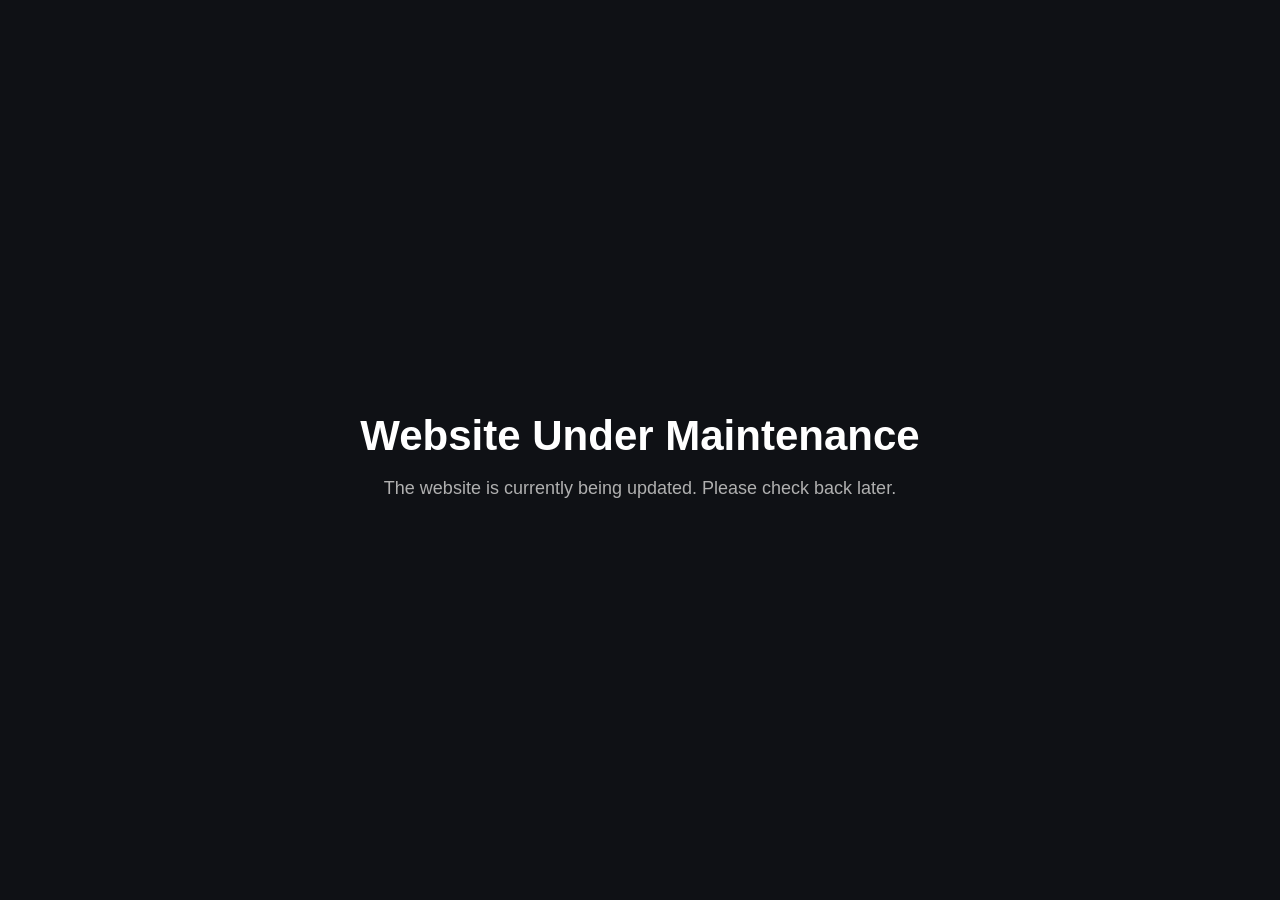
==== index.html @ 10a344ef "Create index.html" ====
<!DOCTYPE html>
<html lang="en">
<head>
  <meta charset="UTF-8" />
  <meta name="viewport" content="width=device-width, initial-scale=1.0"/>
  <title>Maintenance</title>

  <style>
    body {
      margin: 0;
      padding: 0;
      background: #0f1115;
      color: white;
      font-family: Arial, sans-serif;
      display: flex;
      align-items: center;
      justify-content: center;
      height: 100vh;
      text-align: center;
    }

    .container {
      max-width: 600px;
      padding: 20px;
    }

    h1 {
      font-size: 42px;
      margin-bottom: 10px;
    }

    p {
      font-size: 18px;
      color: #b0b0b0;
    }
  </style>
</head>
<body>
  <div class="container">
    <h1>Website Under Maintenance</h1>
    <p>The website is currently being updated. Please check back later.</p>
  </div>
</body>
</html>
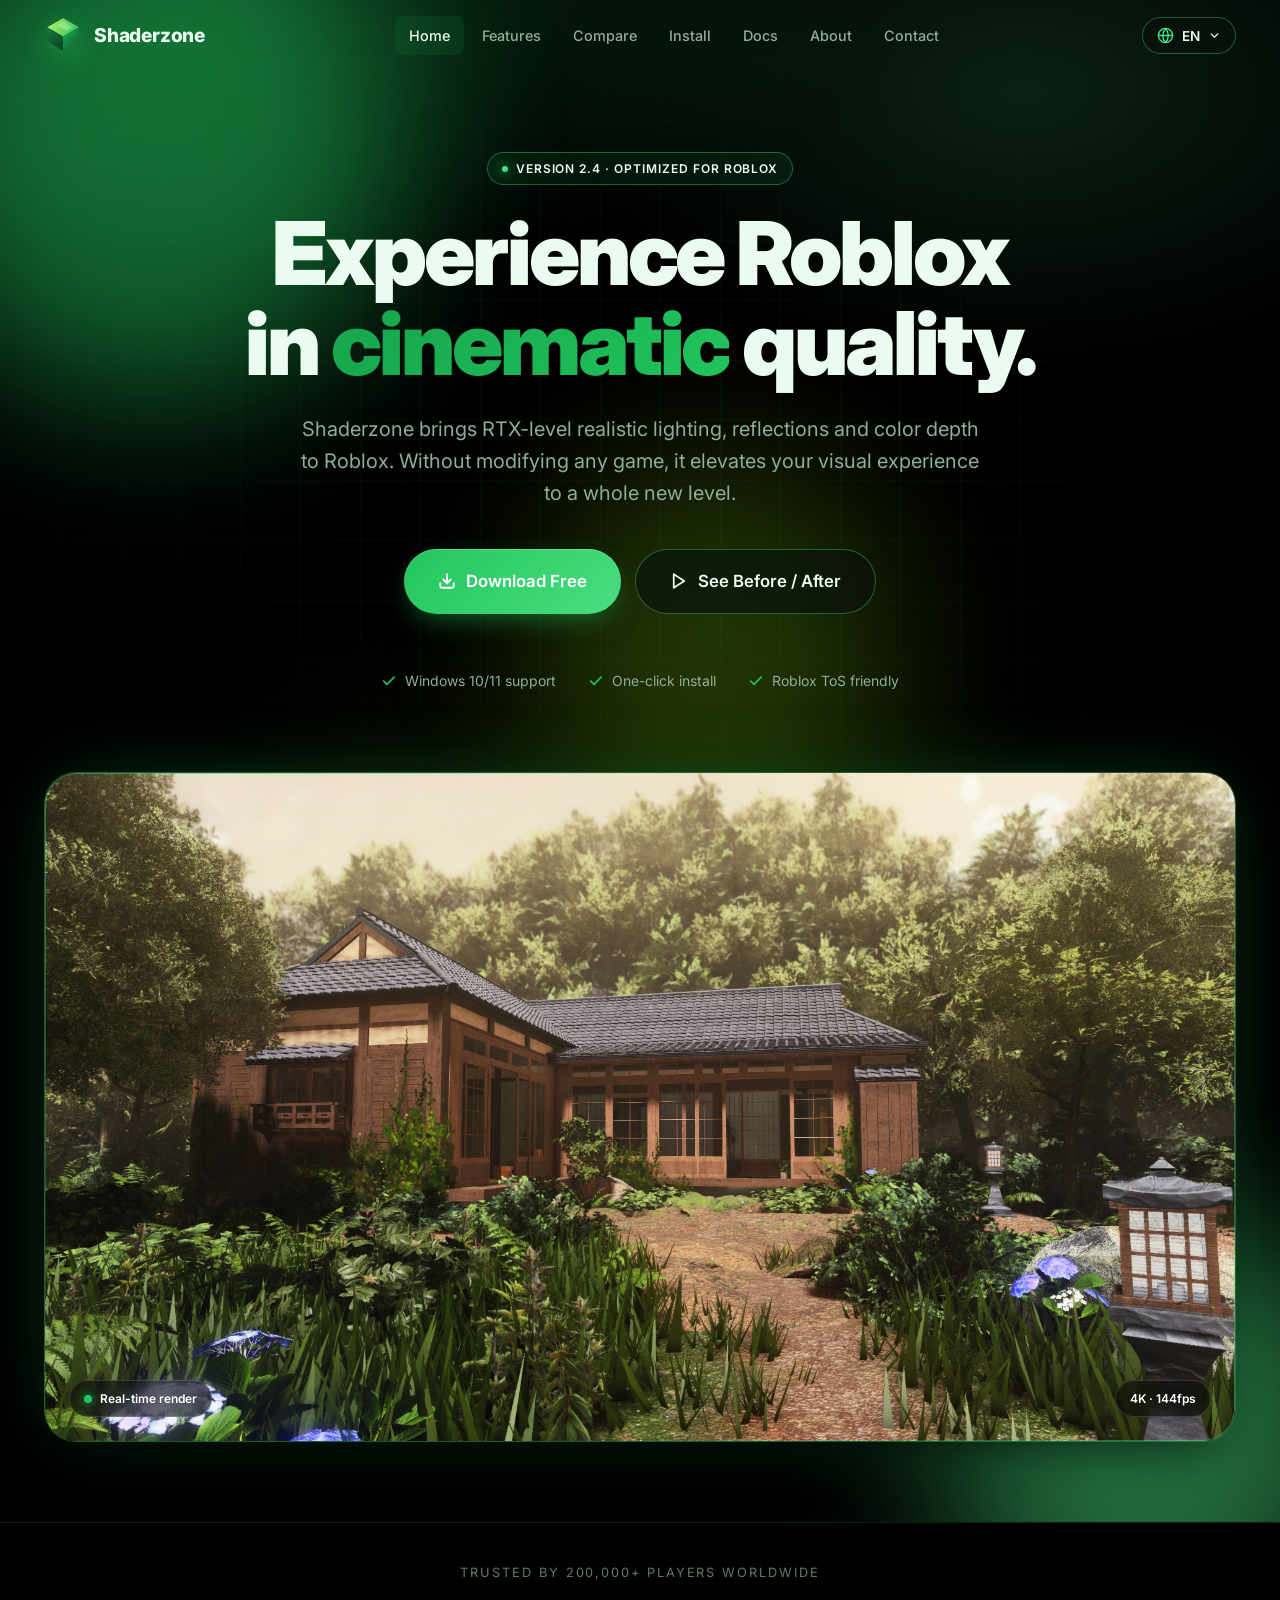
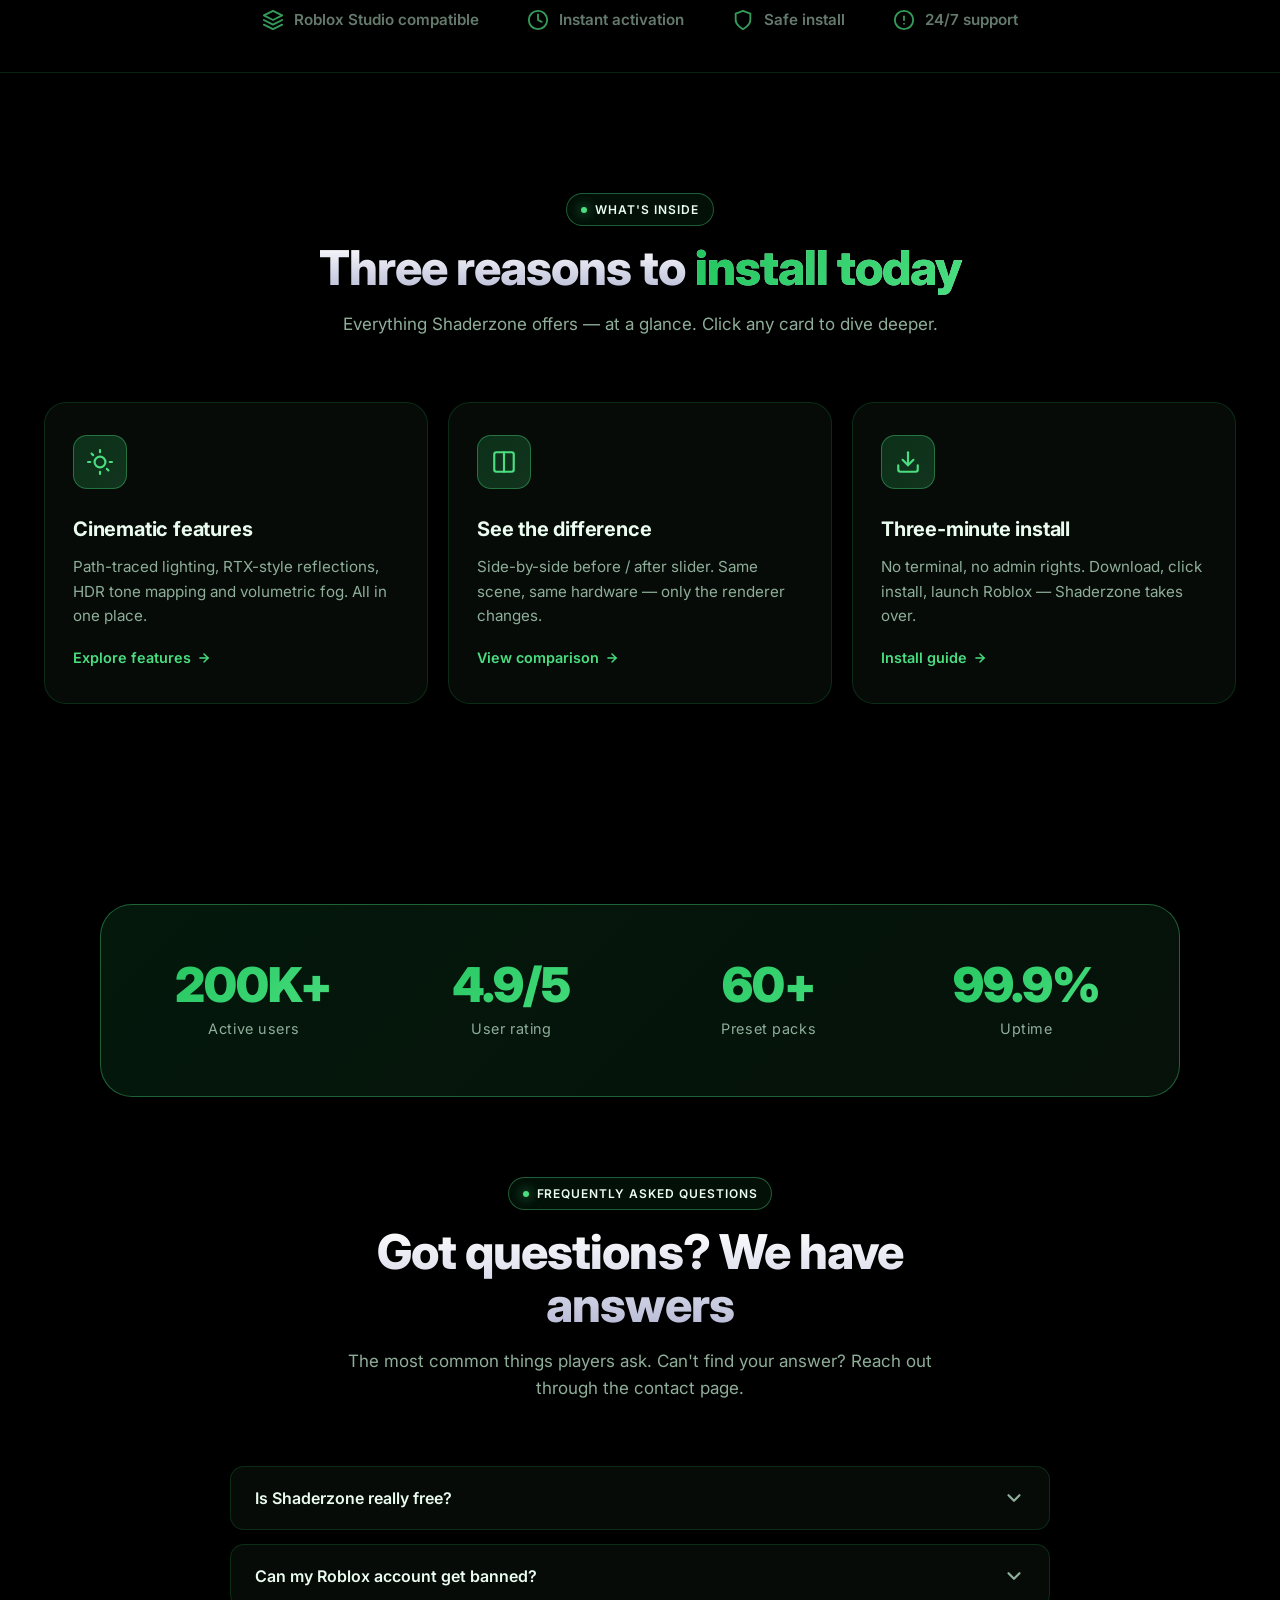
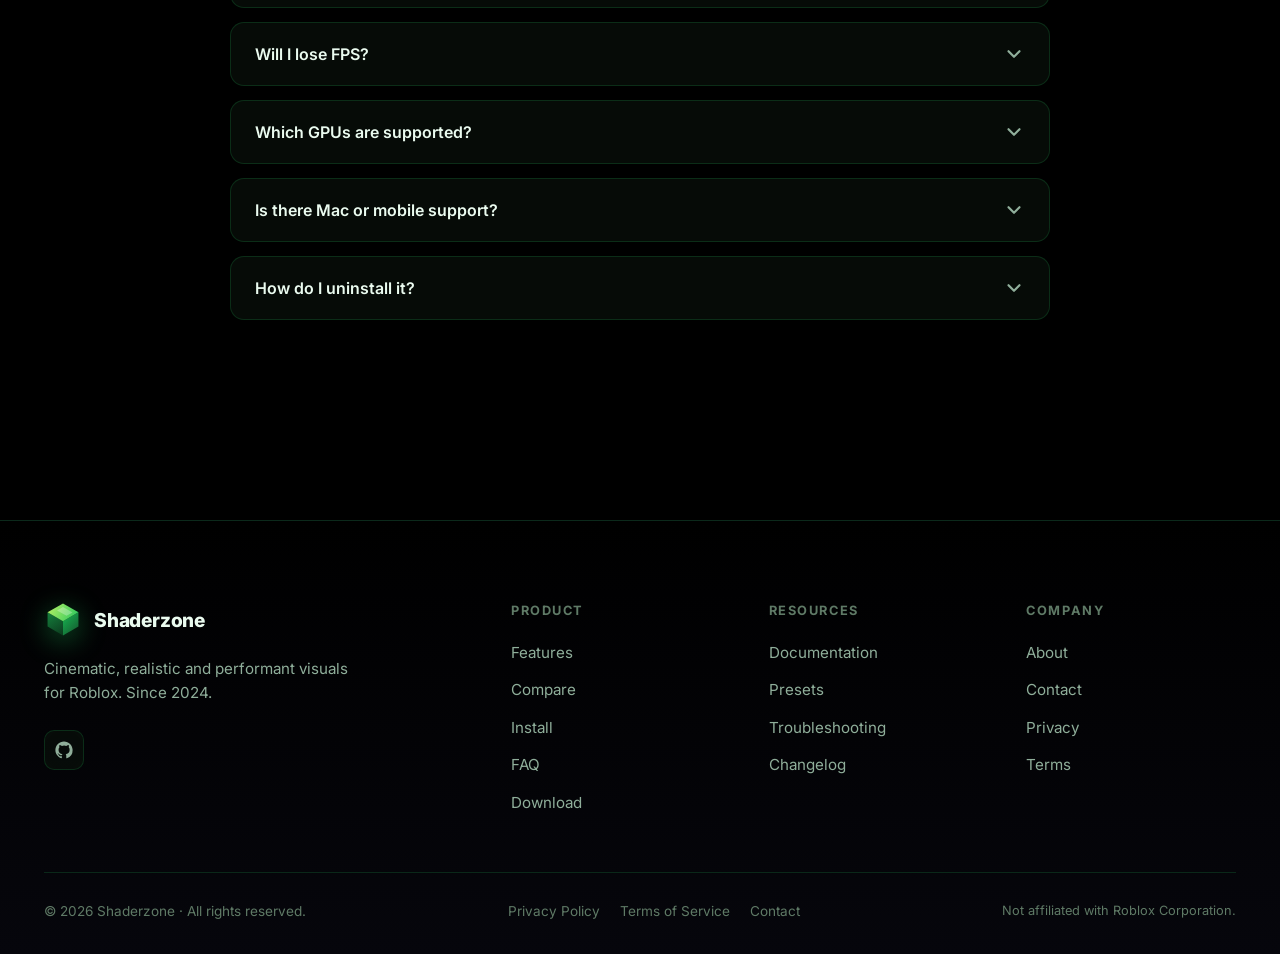
==== commit 5bf734a8: "Add files via upload" ====
--- a/index.html
+++ b/index.html
@@ -1,44 +1,344 @@
 <!DOCTYPE html>
 <html lang="en">
 <head>
-  <meta charset="UTF-8" />
-  <meta name="viewport" content="width=device-width, initial-scale=1.0"/>
-  <title>Maintenance</title>
-
-  <style>
-    body {
-      margin: 0;
-      padding: 0;
-      background: #0f1115;
-      color: white;
-      font-family: Arial, sans-serif;
-      display: flex;
-      align-items: center;
-      justify-content: center;
-      height: 100vh;
-      text-align: center;
-    }
-
-    .container {
-      max-width: 600px;
-      padding: 20px;
-    }
-
-    h1 {
-      font-size: 42px;
-      margin-bottom: 10px;
-    }
-
-    p {
-      font-size: 18px;
-      color: #b0b0b0;
-    }
-  </style>
+    <meta charset="UTF-8" />
+    <meta name="viewport" content="width=device-width, initial-scale=1.0" />
+    <meta name="theme-color" content="#000000" />
+    <meta name="description" content="Shaderzone — RTX-level cinematic shader pack for Roblox. HD lighting, ray-traced-style reflections, realistic visuals. One-click install." />
+    <meta name="keywords" content="Roblox shader, Roblox RTX, Roblox graphics, realistic Roblox, HD Roblox, Shaderzone" />
+    <title>Shaderzone — Cinematic Shader Pack for Roblox</title>
+    <link rel="icon" type="image/svg+xml" href="assets/favicon.svg" />
+    <link rel="icon" type="image/png" sizes="32x32" href="assets/favicon.png" />
+    <link rel="icon" href="assets/favicon.ico" sizes="any" />
+    <link rel="apple-touch-icon" href="assets/apple-touch-icon.png" />
+    <link rel="canonical" href="https://shaderzone.org/" />
+    <meta name="author" content="Shaderzone" />
+    <meta property="og:site_name" content="Shaderzone" />
+    <meta property="og:type" content="website" />
+    <meta property="og:locale" content="en_US" />
+    <meta property="og:title" content="Shaderzone — Cinematic Shader Pack for Roblox" />
+    <meta property="og:description" content="Shaderzone — RTX-level cinematic shader pack for Roblox. HD lighting, ray-traced-style reflections, realistic visuals. One-click install." />
+    <meta property="og:url" content="https://shaderzone.org/" />
+    <meta property="og:image" content="https://shaderzone.org/assets/og-image.png" />
+    <meta property="og:image:width" content="1200" />
+    <meta property="og:image:height" content="630" />
+    <meta property="og:image:alt" content="Shaderzone — Cinematic RTX-level shaders for Roblox" />
+    <meta name="twitter:card" content="summary_large_image" />
+    <meta name="twitter:title" content="Shaderzone — Cinematic Shader Pack for Roblox" />
+    <meta name="twitter:description" content="Shaderzone — RTX-level cinematic shader pack for Roblox. HD lighting, ray-traced-style reflections, realistic visuals. One-click install." />
+    <meta name="twitter:image" content="https://shaderzone.org/assets/og-image.png" />
+    <link rel="preconnect" href="https://fonts.googleapis.com" />
+    <link rel="preconnect" href="https://fonts.gstatic.com" crossorigin />
+    <link href="https://fonts.googleapis.com/css2?family=Inter:wght@400;500;600;700;800;900&display=swap" rel="stylesheet" />
+    <link rel="stylesheet" href="css/style.css" />
 </head>
 <body>
-  <div class="container">
-    <h1>Website Under Maintenance</h1>
-    <p>The website is currently being updated. Please check back later.</p>
-  </div>
+
+<!-- ============ Header ============ -->
+<header class="header">
+    <div class="container">
+        <a href="/" class="logo" aria-label="Shaderzone home">
+            <span class="logo-mark">
+                <svg viewBox="0 0 64 64" fill="none" aria-hidden="true" xmlns="http://www.w3.org/2000/svg"><defs><linearGradient id="szTop" x1="6" y1="4" x2="58" y2="34" gradientUnits="userSpaceOnUse"><stop offset="0%" stop-color="#bef264"/><stop offset="100%" stop-color="#22c55e"/></linearGradient><linearGradient id="szRight" x1="32" y1="34" x2="58" y2="58" gradientUnits="userSpaceOnUse"><stop offset="0%" stop-color="#16a34a"/><stop offset="100%" stop-color="#14532d"/></linearGradient><linearGradient id="szLeft" x1="6" y1="19" x2="32" y2="58" gradientUnits="userSpaceOnUse"><stop offset="0%" stop-color="#15803d"/><stop offset="100%" stop-color="#0c3a1e"/></linearGradient></defs><path d="M6 19 L32 34 L32 58 L6 43 Z" fill="url(#szLeft)"/><path d="M58 19 L58 43 L32 58 L32 34 Z" fill="url(#szRight)"/><path d="M32 4 L58 19 L32 34 L6 19 Z" fill="url(#szTop)"/><path d="M32 10 L48 19.5 L38 25 L22 16 Z" fill="#ffffff" opacity="0.28"/><path d="M32 4 L58 19 M32 4 L6 19" stroke="#d9f99d" stroke-width="0.6" opacity="0.7"/></svg>
+            </span>
+            Shaderzone
+        </a>
+
+        <nav class="nav" aria-label="Main navigation">
+            <a href="/" class="active">Home</a>
+            <a href="features">Features</a>
+            <a href="compare">Compare</a>
+            <a href="install">Install</a>
+            <a href="documentation">Docs</a>
+            <a href="about">About</a>
+            <a href="contact">Contact</a>
+        </nav>
+
+        <div class="header-cta">
+            <div class="lang-switch">
+                <button class="lang-btn" aria-label="Select language" aria-haspopup="true">
+                    <svg class="globe" viewBox="0 0 24 24" fill="none" stroke="currentColor" stroke-width="2" stroke-linecap="round" stroke-linejoin="round"><circle cx="12" cy="12" r="10"/><line x1="2" y1="12" x2="22" y2="12"/><path d="M12 2a15.3 15.3 0 0 1 4 10 15.3 15.3 0 0 1-4 10 15.3 15.3 0 0 1-4-10 15.3 15.3 0 0 1 4-10z"/></svg>
+                    <span class="lang-current">EN</span>
+                    <svg class="chev" viewBox="0 0 24 24" fill="none" stroke="currentColor" stroke-width="2.6" stroke-linecap="round" stroke-linejoin="round"><polyline points="6 9 12 15 18 9"/></svg>
+                </button>
+                <div class="lang-menu" role="menu">
+                    <button class="lang-option" data-lang="en"><span class="lang-code">EN</span> English</button>
+                    <button class="lang-option" data-lang="tr"><span class="lang-code">TR</span> Türkçe</button>
+                    <button class="lang-option" data-lang="ru"><span class="lang-code">RU</span> Русский</button>
+                    <button class="lang-option" data-lang="de"><span class="lang-code">DE</span> Deutsch</button>
+                    <button class="lang-option" data-lang="fr"><span class="lang-code">FR</span> Français</button>
+                    <button class="lang-option" data-lang="es"><span class="lang-code">ES</span> Español</button>
+                </div>
+            </div>
+            <button class="menu-toggle" aria-label="Open menu">
+                <svg viewBox="0 0 24 24" fill="none" stroke="currentColor" stroke-width="2" stroke-linecap="round"><line x1="3" y1="6" x2="21" y2="6"/><line x1="3" y1="12" x2="21" y2="12"/><line x1="3" y1="18" x2="21" y2="18"/></svg>
+            </button>
+        </div>
+    </div>
+</header>
+
+<!-- ============ Hero ============ -->
+<section class="hero">
+    <div class="hero-bg" aria-hidden="true">
+        <div class="hero-orb one"></div>
+        <div class="hero-orb two"></div>
+        <div class="hero-orb three"></div>
+    </div>
+    <div class="container">
+        <div class="hero-inner">
+            <span class="eyebrow reveal"><span class="dot"></span><span data-i18n="hero.badge">Version 2.4 · Optimized for Roblox</span></span>
+            <h1 class="hero-title reveal" data-i18n="hero.title">
+                Experience Roblox<br>in <span class="accent">cinematic</span> quality.
+            </h1>
+            <p class="hero-subtitle reveal" data-i18n="hero.subtitle">
+                Shaderzone brings RTX-level realistic lighting, reflections and color
+                depth to Roblox. Without modifying any game, it elevates your visual
+                experience to a whole new level.
+            </p>
+            <div class="hero-actions reveal">
+                <a href="install#download" class="btn btn-primary btn-lg">
+                    <svg class="btn-icon" viewBox="0 0 24 24" fill="none" stroke="currentColor" stroke-width="2.4" stroke-linecap="round" stroke-linejoin="round"><path d="M21 15v4a2 2 0 0 1-2 2H5a2 2 0 0 1-2-2v-4"/><polyline points="7 10 12 15 17 10"/><line x1="12" y1="15" x2="12" y2="3"/></svg>
+                    <span data-i18n="hero.btnDownload">Download Free</span>
+                </a>
+                <a href="compare" class="btn btn-secondary btn-lg">
+                    <svg class="btn-icon" viewBox="0 0 24 24" fill="none" stroke="currentColor" stroke-width="2.4" stroke-linecap="round" stroke-linejoin="round"><polygon points="5 3 19 12 5 21 5 3"/></svg>
+                    <span data-i18n="hero.btnCompare">See Before / After</span>
+                </a>
+            </div>
+            <div class="hero-meta reveal">
+                <span class="hero-meta-item"><svg viewBox="0 0 24 24" fill="none" stroke="currentColor" stroke-width="2.5" stroke-linecap="round" stroke-linejoin="round"><polyline points="20 6 9 17 4 12"/></svg> <span data-i18n="hero.meta1">Windows 10/11 support</span></span>
+                <span class="hero-meta-item"><svg viewBox="0 0 24 24" fill="none" stroke="currentColor" stroke-width="2.5" stroke-linecap="round" stroke-linejoin="round"><polyline points="20 6 9 17 4 12"/></svg> <span data-i18n="hero.meta2">One-click install</span></span>
+                <span class="hero-meta-item"><svg viewBox="0 0 24 24" fill="none" stroke="currentColor" stroke-width="2.5" stroke-linecap="round" stroke-linejoin="round"><polyline points="20 6 9 17 4 12"/></svg> <span data-i18n="hero.meta3">Roblox ToS friendly</span></span>
+            </div>
+
+            <div class="hero-preview reveal" aria-hidden="true">
+                <img src="assets/after.jpg" alt="Shaderzone live preview" style="width:100%;height:100%;object-fit:cover;display:block;" />
+                <div class="hero-preview-overlay">
+                    <span class="hero-preview-badge"><span class="live-dot"></span><span data-i18n="hero.live">Real-time render</span></span>
+                    <span class="hero-preview-badge">4K · 144fps</span>
+                </div>
+            </div>
+        </div>
+    </div>
+</section>
+
+<!-- ============ Trust strip ============ -->
+<section class="trust">
+    <div class="container">
+        <div class="trust-label" data-i18n="trust.label">Trusted by 200,000+ players worldwide</div>
+        <div class="trust-row">
+            <span><svg viewBox="0 0 24 24" fill="none" stroke="currentColor" stroke-width="2" stroke-linecap="round" stroke-linejoin="round"><path d="M12 2L2 7l10 5 10-5-10-5z"/><path d="M2 17l10 5 10-5"/><path d="M2 12l10 5 10-5"/></svg> <span data-i18n="trust.1">Roblox Studio compatible</span></span>
+            <span><svg viewBox="0 0 24 24" fill="none" stroke="currentColor" stroke-width="2" stroke-linecap="round" stroke-linejoin="round"><circle cx="12" cy="12" r="10"/><polyline points="12 6 12 12 16 14"/></svg> <span data-i18n="trust.2">Instant activation</span></span>
+            <span><svg viewBox="0 0 24 24" fill="none" stroke="currentColor" stroke-width="2" stroke-linecap="round" stroke-linejoin="round"><path d="M12 22s8-4 8-10V5l-8-3-8 3v7c0 6 8 10 8 10z"/></svg> <span data-i18n="trust.3">Safe install</span></span>
+            <span><svg viewBox="0 0 24 24" fill="none" stroke="currentColor" stroke-width="2" stroke-linecap="round" stroke-linejoin="round"><circle cx="12" cy="12" r="10"/><line x1="12" y1="8" x2="12" y2="12"/><line x1="12" y1="16" x2="12.01" y2="16"/></svg> <span data-i18n="trust.4">24/7 support</span></span>
+        </div>
+    </div>
+</section>
+
+<!-- ============ What's inside (teaser cards) ============ -->
+<section class="section" id="inside">
+    <div class="container">
+        <div class="section-head reveal">
+            <span class="eyebrow"><span class="dot"></span><span data-i18n="inside.eyebrow">What's inside</span></span>
+            <h2 class="section-title" data-i18n="inside.title">Three reasons to <span class="gradient-text">install today</span></h2>
+            <p class="section-subtitle" data-i18n="inside.subtitle">Everything Shaderzone offers — at a glance. Click any card to dive deeper.</p>
+        </div>
+
+        <div class="features-grid">
+            <a href="features" class="feature-card reveal" style="text-decoration:none;color:inherit;">
+                <div class="feature-icon">
+                    <svg viewBox="0 0 24 24" fill="none" stroke="currentColor" stroke-width="2" stroke-linecap="round" stroke-linejoin="round"><circle cx="12" cy="12" r="5"/><line x1="12" y1="1" x2="12" y2="3"/><line x1="12" y1="21" x2="12" y2="23"/><line x1="4.22" y1="4.22" x2="5.64" y2="5.64"/><line x1="18.36" y1="18.36" x2="19.78" y2="19.78"/><line x1="1" y1="12" x2="3" y2="12"/><line x1="21" y1="12" x2="23" y2="12"/></svg>
+                </div>
+                <h3 data-i18n="inside.c1t">Cinematic features</h3>
+                <p data-i18n="inside.c1d">Path-traced lighting, RTX-style reflections, HDR tone mapping and volumetric fog. All in one place.</p>
+                <span style="display:inline-flex;align-items:center;gap:6px;margin-top:18px;color:var(--accent-2);font-weight:600;font-size:.9rem;"><span data-i18n="inside.c1l">Explore features</span>
+                    <svg width="14" height="14" viewBox="0 0 24 24" fill="none" stroke="currentColor" stroke-width="2.4" stroke-linecap="round" stroke-linejoin="round"><line x1="5" y1="12" x2="19" y2="12"/><polyline points="12 5 19 12 12 19"/></svg>
+                </span>
+            </a>
+
+            <a href="compare" class="feature-card reveal" style="text-decoration:none;color:inherit;">
+                <div class="feature-icon">
+                    <svg viewBox="0 0 24 24" fill="none" stroke="currentColor" stroke-width="2" stroke-linecap="round" stroke-linejoin="round"><rect x="3" y="3" width="18" height="18" rx="2"/><line x1="12" y1="3" x2="12" y2="21"/></svg>
+                </div>
+                <h3 data-i18n="inside.c2t">See the difference</h3>
+                <p data-i18n="inside.c2d">Side-by-side before / after slider. Same scene, same hardware — only the renderer changes.</p>
+                <span style="display:inline-flex;align-items:center;gap:6px;margin-top:18px;color:var(--accent-2);font-weight:600;font-size:.9rem;"><span data-i18n="inside.c2l">View comparison</span>
+                    <svg width="14" height="14" viewBox="0 0 24 24" fill="none" stroke="currentColor" stroke-width="2.4" stroke-linecap="round" stroke-linejoin="round"><line x1="5" y1="12" x2="19" y2="12"/><polyline points="12 5 19 12 12 19"/></svg>
+                </span>
+            </a>
+
+            <a href="install" class="feature-card reveal" style="text-decoration:none;color:inherit;">
+                <div class="feature-icon">
+                    <svg viewBox="0 0 24 24" fill="none" stroke="currentColor" stroke-width="2" stroke-linecap="round" stroke-linejoin="round"><path d="M21 15v4a2 2 0 0 1-2 2H5a2 2 0 0 1-2-2v-4"/><polyline points="7 10 12 15 17 10"/><line x1="12" y1="15" x2="12" y2="3"/></svg>
+                </div>
+                <h3 data-i18n="inside.c3t">Three-minute install</h3>
+                <p data-i18n="inside.c3d">No terminal, no admin rights. Download, click install, launch Roblox — Shaderzone takes over.</p>
+                <span style="display:inline-flex;align-items:center;gap:6px;margin-top:18px;color:var(--accent-2);font-weight:600;font-size:.9rem;"><span data-i18n="inside.c3l">Install guide</span>
+                    <svg width="14" height="14" viewBox="0 0 24 24" fill="none" stroke="currentColor" stroke-width="2.4" stroke-linecap="round" stroke-linejoin="round"><line x1="5" y1="12" x2="19" y2="12"/><polyline points="12 5 19 12 12 19"/></svg>
+                </span>
+            </a>
+        </div>
+    </div>
+</section>
+
+<!-- ============ Stats ============ -->
+<section class="section-sm">
+    <div class="container">
+        <div class="stats reveal">
+            <div>
+                <div class="stat-num"><span data-count="200" data-suffix="K+">0</span></div>
+                <div class="stat-label" data-i18n="stats.users">Active users</div>
+            </div>
+            <div>
+                <div class="stat-num"><span data-count="4.9" data-decimals="1" data-suffix="/5">0</span></div>
+                <div class="stat-label" data-i18n="stats.rating">User rating</div>
+            </div>
+            <div>
+                <div class="stat-num"><span data-count="60" data-suffix="+">0</span></div>
+                <div class="stat-label" data-i18n="stats.presets">Preset packs</div>
+            </div>
+            <div>
+                <div class="stat-num"><span data-count="99.9" data-decimals="1" data-suffix="%">0</span></div>
+                <div class="stat-label" data-i18n="stats.uptime">Uptime</div>
+            </div>
+        </div>
+    </div>
+</section>
+
+<!-- ============ FAQ ============ -->
+<section class="section" id="faq" style="padding-top:0">
+    <div class="container">
+        <div class="section-head reveal">
+            <span class="eyebrow"><span class="dot"></span><span data-i18n="faq.eyebrow">Frequently asked questions</span></span>
+            <h2 class="section-title" data-i18n="faq.title">Got questions? We have answers</h2>
+            <p class="section-subtitle" data-i18n="faq.subtitle">The most common things players ask. Can't find your answer? Reach out through the contact page.</p>
+        </div>
+
+        <div class="faq reveal">
+            <div class="faq-item">
+                <button class="faq-q"><span data-i18n="faq.q1">Is Shaderzone really free?</span>
+                    <svg class="chev" viewBox="0 0 24 24" fill="none" stroke="currentColor" stroke-width="2.4" stroke-linecap="round" stroke-linejoin="round"><polyline points="6 9 12 15 18 9"/></svg>
+                </button>
+                <div class="faq-a"><div class="faq-a-inner" data-i18n="faq.a1">
+                    Yes — the core version is 100% free. Shaderzone Pro, which includes
+                    advanced cinematic presets and additional lighting modules, is an
+                    optional upgrade.
+                </div></div>
+            </div>
+
+            <div class="faq-item">
+                <button class="faq-q"><span data-i18n="faq.q2">Can my Roblox account get banned?</span>
+                    <svg class="chev" viewBox="0 0 24 24" fill="none" stroke="currentColor" stroke-width="2.4" stroke-linecap="round" stroke-linejoin="round"><polyline points="6 9 12 15 18 9"/></svg>
+                </button>
+                <div class="faq-a"><div class="faq-a-inner" data-i18n="faq.a2">
+                    No. Shaderzone does not touch Roblox files or its memory. It only
+                    applies a post-process pass to the GPU's render output, which is
+                    a method that aligns with the Roblox Terms of Service.
+                </div></div>
+            </div>
+
+            <div class="faq-item">
+                <button class="faq-q"><span data-i18n="faq.q3">Will I lose FPS?</span>
+                    <svg class="chev" viewBox="0 0 24 24" fill="none" stroke="currentColor" stroke-width="2.4" stroke-linecap="round" stroke-linejoin="round"><polyline points="6 9 12 15 18 9"/></svg>
+                </button>
+                <div class="faq-a"><div class="faq-a-inner" data-i18n="faq.a3">
+                    Depending on your hardware, expect a 5–15% FPS variance. The
+                    "Performance" preset is designed for lower-end machines and adds
+                    visual polish with virtually no measurable FPS impact.
+                </div></div>
+            </div>
+
+            <div class="faq-item">
+                <button class="faq-q"><span data-i18n="faq.q4">Which GPUs are supported?</span>
+                    <svg class="chev" viewBox="0 0 24 24" fill="none" stroke="currentColor" stroke-width="2.4" stroke-linecap="round" stroke-linejoin="round"><polyline points="6 9 12 15 18 9"/></svg>
+                </button>
+                <div class="faq-a"><div class="faq-a-inner" data-i18n="faq.a4">
+                    NVIDIA GTX 750 and newer, AMD RX 460 and newer, plus most modern
+                    Intel integrated graphics (HD 4000+). DirectX 11 is required.
+                </div></div>
+            </div>
+
+            <div class="faq-item">
+                <button class="faq-q"><span data-i18n="faq.q5">Is there Mac or mobile support?</span>
+                    <svg class="chev" viewBox="0 0 24 24" fill="none" stroke="currentColor" stroke-width="2.4" stroke-linecap="round" stroke-linejoin="round"><polyline points="6 9 12 15 18 9"/></svg>
+                </button>
+                <div class="faq-a"><div class="faq-a-inner" data-i18n="faq.a5">
+                    Currently Windows-only. A macOS build is on our roadmap for 2026.
+                    Mobile platforms (iOS/Android) are not supported because Roblox's
+                    rendering pipeline on mobile is closed.
+                </div></div>
+            </div>
+
+            <div class="faq-item">
+                <button class="faq-q"><span data-i18n="faq.q6">How do I uninstall it?</span>
+                    <svg class="chev" viewBox="0 0 24 24" fill="none" stroke="currentColor" stroke-width="2.4" stroke-linecap="round" stroke-linejoin="round"><polyline points="6 9 12 15 18 9"/></svg>
+                </button>
+                <div class="faq-a"><div class="faq-a-inner" data-i18n="faq.a6">
+                    Open Windows "Apps &amp; features", select Shaderzone, and click
+                    Uninstall. All files are removed cleanly — no leftover folders or
+                    registry traces.
+                </div></div>
+            </div>
+        </div>
+    </div>
+</section>
+
+<!-- ============ Footer ============ -->
+<footer class="footer">
+    <div class="container">
+        <div class="footer-grid">
+            <div class="footer-brand">
+                <a href="/" class="logo">
+                    <span class="logo-mark"><svg viewBox="0 0 64 64" fill="none" aria-hidden="true" xmlns="http://www.w3.org/2000/svg"><defs><linearGradient id="szTopF" x1="6" y1="4" x2="58" y2="34" gradientUnits="userSpaceOnUse"><stop offset="0%" stop-color="#bef264"/><stop offset="100%" stop-color="#22c55e"/></linearGradient><linearGradient id="szRightF" x1="32" y1="34" x2="58" y2="58" gradientUnits="userSpaceOnUse"><stop offset="0%" stop-color="#16a34a"/><stop offset="100%" stop-color="#14532d"/></linearGradient><linearGradient id="szLeftF" x1="6" y1="19" x2="32" y2="58" gradientUnits="userSpaceOnUse"><stop offset="0%" stop-color="#15803d"/><stop offset="100%" stop-color="#0c3a1e"/></linearGradient></defs><path d="M6 19 L32 34 L32 58 L6 43 Z" fill="url(#szLeftF)"/><path d="M58 19 L58 43 L32 58 L32 34 Z" fill="url(#szRightF)"/><path d="M32 4 L58 19 L32 34 L6 19 Z" fill="url(#szTopF)"/><path d="M32 10 L48 19.5 L38 25 L22 16 Z" fill="#ffffff" opacity="0.28"/></svg></span>
+                    Shaderzone
+                </a>
+                <p class="footer-tag" data-i18n="footer.tagline">Cinematic, realistic and performant visuals for Roblox. Since 2024.</p>
+                <div class="socials">
+                    <a href="#" aria-label="GitHub"><svg viewBox="0 0 24 24" fill="currentColor"><path d="M12 .5C5.65.5.5 5.65.5 12c0 5.08 3.29 9.39 7.86 10.91.58.11.79-.25.79-.56v-2c-3.2.7-3.87-1.36-3.87-1.36-.53-1.34-1.3-1.7-1.3-1.7-1.06-.72.08-.71.08-.71 1.17.08 1.78 1.2 1.78 1.2 1.04 1.78 2.74 1.27 3.4.97.11-.75.41-1.27.74-1.56-2.55-.29-5.23-1.28-5.23-5.69 0-1.26.45-2.29 1.18-3.1-.12-.29-.51-1.46.11-3.04 0 0 .97-.31 3.18 1.18a11 11 0 0 1 5.79 0c2.2-1.49 3.17-1.18 3.17-1.18.63 1.58.24 2.75.12 3.04.74.81 1.18 1.84 1.18 3.1 0 4.42-2.69 5.4-5.25 5.68.42.36.79 1.07.79 2.17v3.21c0 .31.21.68.8.56A11.5 11.5 0 0 0 23.5 12C23.5 5.65 18.35.5 12 .5z"/></svg></a>
+                </div>
+            </div>
+            <div class="footer-col">
+                <h4 data-i18n="footer.product">Product</h4>
+                <ul>
+                    <li><a href="features" data-i18n="nav.features">Features</a></li>
+                    <li><a href="compare" data-i18n="nav.compare">Compare</a></li>
+                    <li><a href="install" data-i18n="nav.install">Install</a></li>
+                    <li><a href="index.html#faq" data-i18n="footer.faq">FAQ</a></li>
+                    <li><a href="install#download" data-i18n="footer.download">Download</a></li>
+                </ul>
+            </div>
+            <div class="footer-col">
+                <h4 data-i18n="footer.resources">Resources</h4>
+                <ul>
+                    <li><a href="documentation" data-i18n="footer.documentation">Documentation</a></li>
+                    <li><a href="documentation#presets" data-i18n="footer.presets">Presets</a></li>
+                    <li><a href="documentation#troubleshooting" data-i18n="footer.troubleshooting">Troubleshooting</a></li>
+                    <li><a href="documentation#changelog" data-i18n="footer.changelog">Changelog</a></li>
+                </ul>
+            </div>
+            <div class="footer-col">
+                <h4 data-i18n="footer.company">Company</h4>
+                <ul>
+                    <li><a href="about" data-i18n="nav.about">About</a></li>
+                    <li><a href="contact" data-i18n="nav.contact">Contact</a></li>
+                    <li><a href="privacy" data-i18n="footer.privacy">Privacy</a></li>
+                    <li><a href="terms" data-i18n="footer.terms">Terms</a></li>
+                </ul>
+            </div>
+        </div>
+        <div class="footer-bottom">
+            <span>© <span id="year"></span> Shaderzone · <span data-i18n="footer.rights">All rights reserved.</span></span>
+            <div class="legal-links">
+                <a href="privacy" data-i18n="legal.privacy">Privacy Policy</a>
+                <a href="terms" data-i18n="legal.terms">Terms of Service</a>
+                <a href="contact" data-i18n="nav.contact">Contact</a>
+            </div>
+            <span style="color: var(--text-dim); font-size: 0.8rem;" data-i18n="footer.disclaimer">Not affiliated with Roblox Corporation.</span>
+        </div>
+    </div>
+</footer>
+
+<script src="js/i18n.js"></script>
+<script src="js/main.js"></script>
 </body>
 </html>
--- a/css/style.css
+++ b/css/style.css
@@ -0,0 +1,1756 @@
+/* ==========================================================================
+   Shaderzone — Roblox Shader Site
+   Modern dark gaming theme · Glassmorphism · Aurora gradients
+   ========================================================================== */
+
+:root {
+    --bg-base: #000000;
+    --bg-soft: #050805;
+    --bg-card: rgba(10, 18, 12, 0.65);
+    --bg-card-strong: rgba(14, 26, 18, 0.92);
+    --border: rgba(34, 197, 94, 0.18);
+    --border-strong: rgba(74, 222, 128, 0.38);
+    --text: #eafbef;
+    --text-muted: #8fae9a;
+    --text-dim: #5f7a66;
+
+    --accent: #22c55e;
+    --accent-2: #4ade80;
+    --accent-3: #84cc16;
+    --accent-green: #22c55e;
+    --accent-orange: #a3e635;
+
+    --grad-primary: linear-gradient(135deg, #22c55e 0%, #4ade80 100%);
+    --grad-secondary: linear-gradient(135deg, #16a34a 0%, #22c55e 50%, #84cc16 100%);
+    --grad-fire: linear-gradient(135deg, #84cc16 0%, #22c55e 100%);
+
+    --shadow-glow: 0 0 60px rgba(34, 197, 94, 0.35);
+    --shadow-card: 0 20px 60px -20px rgba(0, 0, 0, 0.9);
+
+    --radius-sm: 8px;
+    --radius-md: 14px;
+    --radius-lg: 22px;
+    --radius-xl: 32px;
+
+    --container: 1240px;
+    --header-h: 72px;
+
+    --ease: cubic-bezier(0.4, 0, 0.2, 1);
+    --ease-out: cubic-bezier(0.16, 1, 0.3, 1);
+}
+
+* {
+    margin: 0;
+    padding: 0;
+    box-sizing: border-box;
+}
+
+html {
+    scroll-behavior: smooth;
+    scroll-padding-top: calc(var(--header-h) + 16px);
+}
+
+body {
+    font-family: 'Inter', -apple-system, BlinkMacSystemFont, 'Segoe UI', Roboto, sans-serif;
+    background: var(--bg-base);
+    color: var(--text);
+    line-height: 1.6;
+    overflow-x: hidden;
+    min-height: 100vh;
+    -webkit-font-smoothing: antialiased;
+    -moz-osx-font-smoothing: grayscale;
+}
+
+/* Aurora background that lives behind everything */
+body::before {
+    content: '';
+    position: fixed;
+    inset: 0;
+    background:
+        radial-gradient(ellipse 80% 50% at 20% 0%, rgba(34, 197, 94, 0.22), transparent 60%),
+        radial-gradient(ellipse 60% 50% at 80% 10%, rgba(74, 222, 128, 0.15), transparent 60%),
+        radial-gradient(ellipse 70% 60% at 50% 100%, rgba(132, 204, 22, 0.10), transparent 60%);
+    z-index: -2;
+    pointer-events: none;
+}
+
+body::after {
+    content: '';
+    position: fixed;
+    inset: 0;
+    background-image:
+        linear-gradient(rgba(34, 197, 94, 0.05) 1px, transparent 1px),
+        linear-gradient(90deg, rgba(34, 197, 94, 0.05) 1px, transparent 1px);
+    background-size: 60px 60px;
+    z-index: -1;
+    pointer-events: none;
+    mask-image: radial-gradient(ellipse at center, black 30%, transparent 80%);
+    -webkit-mask-image: radial-gradient(ellipse at center, black 30%, transparent 80%);
+}
+
+img {
+    max-width: 100%;
+    display: block;
+}
+
+a {
+    color: inherit;
+    text-decoration: none;
+    transition: color 0.2s var(--ease);
+}
+
+button {
+    font-family: inherit;
+    cursor: pointer;
+    border: none;
+    background: none;
+    color: inherit;
+}
+
+::selection {
+    background: rgba(34, 197, 94, 0.5);
+    color: #fff;
+}
+
+::-webkit-scrollbar {
+    width: 10px;
+    height: 10px;
+}
+::-webkit-scrollbar-track {
+    background: #000;
+}
+::-webkit-scrollbar-thumb {
+    background: linear-gradient(180deg, var(--accent), var(--accent-2));
+    border-radius: 10px;
+}
+
+/* ==========================================================================
+   Layout helpers
+   ========================================================================== */
+
+.container {
+    width: 100%;
+    max-width: var(--container);
+    margin: 0 auto;
+    padding: 0 24px;
+}
+
+.section {
+    padding: 120px 0;
+    position: relative;
+}
+
+.section-sm {
+    padding: 80px 0;
+}
+
+.eyebrow {
+    display: inline-flex;
+    align-items: center;
+    gap: 8px;
+    padding: 6px 14px;
+    border: 1px solid var(--border-strong);
+    border-radius: 999px;
+    background: rgba(34, 197, 94, 0.08);
+    font-size: 12px;
+    font-weight: 600;
+    letter-spacing: 0.08em;
+    text-transform: uppercase;
+    color: var(--text);
+}
+
+.eyebrow .dot {
+    width: 6px;
+    height: 6px;
+    border-radius: 50%;
+    background: var(--accent-2);
+    box-shadow: 0 0 12px var(--accent-2);
+    animation: pulse 2s infinite;
+}
+
+@keyframes pulse {
+    0%, 100% { opacity: 1; transform: scale(1); }
+    50% { opacity: 0.6; transform: scale(1.3); }
+}
+
+.section-title {
+    font-size: clamp(2rem, 4vw, 3rem);
+    font-weight: 800;
+    letter-spacing: -0.02em;
+    line-height: 1.1;
+    margin: 16px 0 16px;
+    background: linear-gradient(180deg, #fff 0%, #b5b8d4 100%);
+    -webkit-background-clip: text;
+    background-clip: text;
+    -webkit-text-fill-color: transparent;
+}
+
+.section-subtitle {
+    font-size: 1.0625rem;
+    color: var(--text-muted);
+    max-width: 640px;
+}
+
+.section-head {
+    text-align: center;
+    margin: 0 auto 64px;
+    max-width: 720px;
+}
+
+.section-head .section-subtitle {
+    margin: 0 auto;
+}
+
+.gradient-text {
+    background: var(--grad-primary);
+    -webkit-background-clip: text;
+    background-clip: text;
+    -webkit-text-fill-color: transparent;
+}
+
+/* ==========================================================================
+   Buttons
+   ========================================================================== */
+
+.btn {
+    display: inline-flex;
+    align-items: center;
+    gap: 10px;
+    padding: 14px 26px;
+    border-radius: 999px;
+    font-weight: 600;
+    font-size: 0.95rem;
+    transition: transform 0.2s var(--ease), box-shadow 0.2s var(--ease), background 0.2s var(--ease);
+    cursor: pointer;
+    white-space: nowrap;
+}
+
+.btn-primary {
+    background: var(--grad-primary);
+    color: #fff;
+    box-shadow: 0 10px 30px -10px rgba(34, 197, 94, 0.6), inset 0 1px 0 rgba(255, 255, 255, 0.25);
+    position: relative;
+    overflow: hidden;
+    isolation: isolate;
+}
+
+.btn-primary::after {
+    content: '';
+    position: absolute;
+    inset: 0;
+    background: linear-gradient(135deg, #4ade80, #16a34a);
+    opacity: 0;
+    transition: opacity 0.3s var(--ease);
+    z-index: -1;
+}
+
+.btn-primary:hover {
+    transform: translateY(-2px);
+    box-shadow: 0 15px 40px -10px rgba(34, 197, 94, 0.8);
+}
+
+.btn-primary:hover::after { opacity: 1; }
+
+.btn-secondary {
+    background: var(--bg-card);
+    backdrop-filter: blur(20px);
+    -webkit-backdrop-filter: blur(20px);
+    border: 1px solid var(--border-strong);
+    color: var(--text);
+}
+
+.btn-secondary:hover {
+    background: var(--bg-card-strong);
+    border-color: rgba(74, 222, 128, 0.5);
+    transform: translateY(-2px);
+}
+
+.btn-lg {
+    padding: 18px 34px;
+    font-size: 1.05rem;
+}
+
+.btn-icon {
+    width: 18px;
+    height: 18px;
+}
+
+/* ==========================================================================
+   Header
+   ========================================================================== */
+
+.header {
+    position: fixed;
+    top: 0;
+    left: 0;
+    right: 0;
+    height: var(--header-h);
+    z-index: 100;
+    display: flex;
+    align-items: center;
+    transition: background 0.3s var(--ease), backdrop-filter 0.3s var(--ease), border 0.3s var(--ease);
+    border-bottom: 1px solid transparent;
+}
+
+.header.scrolled {
+    background: rgba(6, 6, 12, 0.75);
+    backdrop-filter: blur(20px) saturate(160%);
+    -webkit-backdrop-filter: blur(20px) saturate(160%);
+    border-bottom: 1px solid var(--border);
+}
+
+.header .container {
+    display: flex;
+    align-items: center;
+    justify-content: space-between;
+    gap: 24px;
+}
+
+.logo {
+    display: inline-flex;
+    align-items: center;
+    gap: 12px;
+    font-weight: 800;
+    font-size: 1.2rem;
+    letter-spacing: -0.01em;
+}
+
+.logo-mark {
+    width: 38px;
+    height: 38px;
+    display: grid;
+    place-items: center;
+    filter: drop-shadow(0 6px 14px rgba(34, 197, 94, 0.45));
+    transition: transform 0.25s var(--ease), filter 0.25s var(--ease);
+}
+
+.logo:hover .logo-mark {
+    transform: translateY(-1px) rotate(-4deg);
+    filter: drop-shadow(0 10px 18px rgba(74, 222, 128, 0.6));
+}
+
+.logo-mark svg {
+    width: 100%;
+    height: 100%;
+}
+
+.nav {
+    display: flex;
+    align-items: center;
+    gap: 4px;
+}
+
+.nav a {
+    padding: 8px 14px;
+    border-radius: 8px;
+    font-size: 0.9rem;
+    font-weight: 500;
+    color: var(--text-muted);
+    transition: color 0.2s var(--ease), background 0.2s var(--ease);
+}
+
+.nav a:hover,
+.nav a.active {
+    color: var(--text);
+    background: rgba(34, 197, 94, 0.1);
+}
+
+.header-cta {
+    display: flex;
+    align-items: center;
+    gap: 12px;
+}
+
+.header-cta .btn {
+    padding: 10px 18px;
+    font-size: 0.875rem;
+}
+
+/* Language switcher */
+.lang-switch {
+    position: relative;
+}
+
+.lang-btn {
+    display: inline-flex;
+    align-items: center;
+    gap: 8px;
+    padding: 9px 14px;
+    border-radius: 999px;
+    border: 1px solid var(--border-strong);
+    background: var(--bg-card);
+    backdrop-filter: blur(20px);
+    -webkit-backdrop-filter: blur(20px);
+    color: var(--text);
+    font-weight: 600;
+    font-size: 0.85rem;
+    cursor: pointer;
+    transition: background 0.2s var(--ease), border-color 0.2s var(--ease);
+}
+
+.lang-btn:hover {
+    background: var(--bg-card-strong);
+    border-color: rgba(74, 222, 128, 0.5);
+}
+
+.lang-btn .globe { width: 17px; height: 17px; color: var(--accent-2); }
+.lang-btn .chev { width: 13px; height: 13px; transition: transform 0.2s var(--ease); }
+.lang-switch.open .lang-btn .chev { transform: rotate(180deg); }
+
+.lang-menu {
+    position: absolute;
+    top: calc(100% + 10px);
+    right: 0;
+    min-width: 190px;
+    background: rgba(6, 10, 7, 0.96);
+    backdrop-filter: blur(24px);
+    -webkit-backdrop-filter: blur(24px);
+    border: 1px solid var(--border-strong);
+    border-radius: 14px;
+    padding: 6px;
+    display: none;
+    flex-direction: column;
+    gap: 2px;
+    z-index: 200;
+    box-shadow: 0 24px 60px -12px rgba(0, 0, 0, 0.85);
+}
+
+.lang-switch.open .lang-menu { display: flex; }
+
+.lang-option {
+    display: flex;
+    align-items: center;
+    gap: 12px;
+    padding: 10px 12px;
+    border-radius: 9px;
+    font-size: 0.9rem;
+    font-weight: 500;
+    color: var(--text-muted);
+    cursor: pointer;
+    text-align: left;
+    width: 100%;
+    transition: background 0.15s var(--ease), color 0.15s var(--ease);
+}
+
+.lang-option:hover { background: rgba(34, 197, 94, 0.12); color: var(--text); }
+.lang-option.active { background: rgba(34, 197, 94, 0.18); color: var(--text); }
+
+.lang-option .lang-code {
+    flex-shrink: 0;
+    width: 30px;
+    text-align: center;
+    font-size: 0.72rem;
+    font-weight: 700;
+    letter-spacing: 0.03em;
+    color: var(--accent-2);
+    background: rgba(34, 197, 94, 0.14);
+    border: 1px solid var(--border);
+    border-radius: 6px;
+    padding: 2px 0;
+}
+
+.menu-toggle {
+    display: none;
+    width: 40px;
+    height: 40px;
+    border-radius: 10px;
+    border: 1px solid var(--border-strong);
+    background: var(--bg-card);
+    align-items: center;
+    justify-content: center;
+}
+
+.menu-toggle svg {
+    width: 22px;
+    height: 22px;
+}
+
+/* ==========================================================================
+   Hero
+   ========================================================================== */
+
+.hero {
+    position: relative;
+    padding: calc(var(--header-h) + 80px) 0 80px;
+    overflow: hidden;
+}
+
+.hero-bg {
+    position: absolute;
+    inset: 0;
+    overflow: hidden;
+    z-index: -1;
+}
+
+.hero-orb {
+    position: absolute;
+    border-radius: 50%;
+    filter: blur(80px);
+    opacity: 0.5;
+    animation: orbFloat 18s ease-in-out infinite;
+}
+
+.hero-orb.one {
+    width: 500px;
+    height: 500px;
+    background: var(--accent);
+    top: -100px;
+    left: -100px;
+}
+
+.hero-orb.two {
+    width: 420px;
+    height: 420px;
+    background: var(--accent-2);
+    bottom: -120px;
+    right: -80px;
+    animation-delay: -6s;
+}
+
+.hero-orb.three {
+    width: 360px;
+    height: 360px;
+    background: var(--accent-3);
+    top: 30%;
+    right: 30%;
+    opacity: 0.25;
+    animation-delay: -12s;
+}
+
+@keyframes orbFloat {
+    0%, 100% { transform: translate(0, 0) scale(1); }
+    33% { transform: translate(50px, -30px) scale(1.1); }
+    66% { transform: translate(-40px, 40px) scale(0.95); }
+}
+
+.hero-inner {
+    text-align: center;
+    position: relative;
+    z-index: 1;
+}
+
+.hero-title {
+    font-size: clamp(2.5rem, 7vw, 5.5rem);
+    font-weight: 900;
+    line-height: 1.02;
+    letter-spacing: -0.035em;
+    margin: 24px 0;
+}
+
+.hero-title .line {
+    display: block;
+}
+
+.hero-title .accent {
+    background: var(--grad-secondary);
+    background-size: 200% 200%;
+    -webkit-background-clip: text;
+    background-clip: text;
+    -webkit-text-fill-color: transparent;
+    animation: gradientShift 6s ease infinite;
+}
+
+@keyframes gradientShift {
+    0%, 100% { background-position: 0% 50%; }
+    50% { background-position: 100% 50%; }
+}
+
+.hero-subtitle {
+    font-size: clamp(1rem, 2vw, 1.25rem);
+    color: var(--text-muted);
+    max-width: 680px;
+    margin: 0 auto 40px;
+    line-height: 1.6;
+}
+
+.hero-actions {
+    display: flex;
+    gap: 14px;
+    justify-content: center;
+    flex-wrap: wrap;
+    margin-bottom: 56px;
+}
+
+.hero-meta {
+    display: flex;
+    gap: 32px;
+    justify-content: center;
+    flex-wrap: wrap;
+    color: var(--text-muted);
+    font-size: 0.875rem;
+}
+
+.hero-meta-item {
+    display: flex;
+    align-items: center;
+    gap: 8px;
+}
+
+.hero-meta-item svg {
+    width: 16px;
+    height: 16px;
+    color: var(--accent-green);
+}
+
+/* Hero preview card */
+.hero-preview {
+    margin-top: 80px;
+    position: relative;
+    border-radius: var(--radius-xl);
+    overflow: hidden;
+    border: 1px solid var(--border-strong);
+    background: var(--bg-card);
+    backdrop-filter: blur(24px);
+    -webkit-backdrop-filter: blur(24px);
+    box-shadow: var(--shadow-card), 0 0 80px -20px rgba(34, 197, 94, 0.4);
+    aspect-ratio: 16 / 9;
+}
+
+.hero-preview::before {
+    content: '';
+    position: absolute;
+    inset: 0;
+    padding: 1px;
+    background: linear-gradient(135deg, rgba(34, 197, 94, 0.6), transparent 40%, transparent 60%, rgba(74, 222, 128, 0.5));
+    border-radius: inherit;
+    -webkit-mask:
+        linear-gradient(#000 0 0) content-box,
+        linear-gradient(#000 0 0);
+    -webkit-mask-composite: xor;
+            mask-composite: exclude;
+    pointer-events: none;
+}
+
+.hero-preview-inner {
+    position: absolute;
+    inset: 0;
+    background:
+        radial-gradient(circle at 30% 30%, rgba(132, 204, 22, 0.35), transparent 50%),
+        radial-gradient(circle at 70% 70%, rgba(34, 197, 94, 0.35), transparent 50%),
+        linear-gradient(135deg, #050805, #0a140a 60%, #061306);
+    display: grid;
+    place-items: center;
+    color: rgba(234, 251, 239, 0.4);
+    font-weight: 700;
+    letter-spacing: 0.1em;
+    text-transform: uppercase;
+}
+
+.hero-preview-inner img {
+    width: 100%;
+    height: 100%;
+    object-fit: cover;
+}
+
+.hero-preview-overlay {
+    position: absolute;
+    bottom: 24px;
+    left: 24px;
+    right: 24px;
+    display: flex;
+    justify-content: space-between;
+    align-items: end;
+    pointer-events: none;
+}
+
+.hero-preview-badge {
+    background: rgba(0, 0, 0, 0.5);
+    backdrop-filter: blur(10px);
+    -webkit-backdrop-filter: blur(10px);
+    padding: 8px 14px;
+    border-radius: 999px;
+    font-size: 0.75rem;
+    font-weight: 600;
+    color: #fff;
+    border: 1px solid rgba(255,255,255,0.15);
+    display: inline-flex;
+    align-items: center;
+    gap: 8px;
+}
+
+.hero-preview-badge .live-dot {
+    width: 8px;
+    height: 8px;
+    border-radius: 50%;
+    background: var(--accent-green);
+    box-shadow: 0 0 10px var(--accent-green);
+    animation: pulse 1.5s infinite;
+}
+
+/* ==========================================================================
+   Trust strip / partners
+   ========================================================================== */
+
+.trust {
+    padding: 40px 0;
+    border-top: 1px solid var(--border);
+    border-bottom: 1px solid var(--border);
+    text-align: center;
+}
+
+.trust-label {
+    color: var(--text-dim);
+    font-size: 0.8rem;
+    letter-spacing: 0.15em;
+    text-transform: uppercase;
+    margin-bottom: 24px;
+}
+
+.trust-row {
+    display: flex;
+    flex-wrap: wrap;
+    justify-content: center;
+    gap: 48px;
+    align-items: center;
+    color: var(--text-muted);
+    font-weight: 600;
+    opacity: 0.7;
+}
+
+.trust-row span {
+    display: inline-flex;
+    align-items: center;
+    gap: 10px;
+    font-size: 0.95rem;
+}
+
+.trust-row svg {
+    width: 22px;
+    height: 22px;
+    color: var(--accent-2);
+}
+
+/* ==========================================================================
+   Features
+   ========================================================================== */
+
+.features-grid {
+    display: grid;
+    grid-template-columns: repeat(auto-fit, minmax(280px, 1fr));
+    gap: 20px;
+}
+
+.feature-card {
+    position: relative;
+    padding: 32px 28px;
+    border-radius: var(--radius-lg);
+    background: var(--bg-card);
+    backdrop-filter: blur(20px);
+    -webkit-backdrop-filter: blur(20px);
+    border: 1px solid var(--border);
+    transition: transform 0.3s var(--ease), border-color 0.3s var(--ease), background 0.3s var(--ease);
+    overflow: hidden;
+}
+
+.feature-card::before {
+    content: '';
+    position: absolute;
+    inset: 0;
+    background: radial-gradient(circle at var(--mx, 50%) var(--my, 50%), rgba(34, 197, 94, 0.18), transparent 50%);
+    opacity: 0;
+    transition: opacity 0.4s var(--ease);
+    pointer-events: none;
+}
+
+.feature-card:hover {
+    transform: translateY(-6px);
+    border-color: var(--border-strong);
+    background: var(--bg-card-strong);
+}
+
+.feature-card:hover::before { opacity: 1; }
+
+.feature-icon {
+    width: 54px;
+    height: 54px;
+    border-radius: 14px;
+    display: grid;
+    place-items: center;
+    background: linear-gradient(135deg, rgba(34, 197, 94, 0.2), rgba(74, 222, 128, 0.2));
+    border: 1px solid var(--border-strong);
+    margin-bottom: 24px;
+    position: relative;
+}
+
+.feature-icon svg {
+    width: 26px;
+    height: 26px;
+    color: var(--accent-2);
+}
+
+.feature-card h3 {
+    font-size: 1.25rem;
+    font-weight: 700;
+    margin-bottom: 10px;
+    letter-spacing: -0.01em;
+}
+
+.feature-card p {
+    color: var(--text-muted);
+    font-size: 0.95rem;
+    line-height: 1.6;
+}
+
+/* ==========================================================================
+   Before / After comparison
+   ========================================================================== */
+
+.compare-wrap {
+    max-width: 1080px;
+    margin: 0 auto;
+    border-radius: var(--radius-xl);
+    overflow: hidden;
+    border: 1px solid var(--border-strong);
+    background: var(--bg-card);
+    backdrop-filter: blur(20px);
+    -webkit-backdrop-filter: blur(20px);
+    box-shadow: var(--shadow-card);
+    position: relative;
+}
+
+.compare {
+    position: relative;
+    aspect-ratio: 16 / 9;
+    user-select: none;
+    overflow: hidden;
+    cursor: ew-resize;
+}
+
+.compare-img {
+    position: absolute;
+    inset: 0;
+    background-position: center;
+    background-size: cover;
+    background-repeat: no-repeat;
+    font-size: 0;
+    color: transparent;
+}
+
+.compare-img.before {
+    background-image: url('../assets/before.jpg');
+}
+
+.compare-img.after {
+    background-image: url('../assets/after.jpg');
+    clip-path: inset(0 0 0 50%);
+    transition: clip-path 0.05s linear;
+}
+
+.compare-tag {
+    position: absolute;
+    bottom: 18px;
+    padding: 7px 14px;
+    border-radius: 999px;
+    background: rgba(0, 0, 0, 0.65);
+    backdrop-filter: blur(10px);
+    -webkit-backdrop-filter: blur(10px);
+    border: 1px solid rgba(255,255,255,0.14);
+    font-size: 0.78rem;
+    font-weight: 700;
+    letter-spacing: 0.08em;
+    text-transform: uppercase;
+    color: #fff;
+    z-index: 2;
+}
+
+.compare-tag.left { left: 18px; }
+.compare-tag.right { right: 18px; color: var(--accent-2); border-color: rgba(74, 222, 128, 0.5); }
+
+.compare-divider {
+    position: absolute;
+    top: 0;
+    bottom: 0;
+    left: 50%;
+    width: 3px;
+    background: rgba(255, 255, 255, 0.85);
+    box-shadow: 0 0 20px rgba(255, 255, 255, 0.6), 0 0 40px rgba(34, 197, 94, 0.5);
+    transform: translateX(-50%);
+    z-index: 3;
+    pointer-events: none;
+}
+
+.compare-handle {
+    position: absolute;
+    top: 50%;
+    left: 50%;
+    transform: translate(-50%, -50%);
+    width: 48px;
+    height: 48px;
+    border-radius: 50%;
+    background: #fff;
+    color: #0a0a0f;
+    display: grid;
+    place-items: center;
+    box-shadow: 0 6px 20px rgba(0, 0, 0, 0.5), 0 0 30px rgba(34, 197, 94, 0.7);
+    z-index: 4;
+    cursor: ew-resize;
+}
+
+.compare-handle svg {
+    width: 22px;
+    height: 22px;
+}
+
+.compare-hint {
+    text-align: center;
+    color: var(--text-dim);
+    font-size: 0.85rem;
+    margin-top: 18px;
+}
+
+/* ==========================================================================
+   Installation steps
+   ========================================================================== */
+
+.steps {
+    display: grid;
+    grid-template-columns: repeat(auto-fit, minmax(260px, 1fr));
+    gap: 20px;
+    counter-reset: step;
+}
+
+.step {
+    position: relative;
+    padding: 32px 28px 28px;
+    border-radius: var(--radius-lg);
+    background: var(--bg-card);
+    backdrop-filter: blur(20px);
+    -webkit-backdrop-filter: blur(20px);
+    border: 1px solid var(--border);
+    counter-increment: step;
+    transition: transform 0.3s var(--ease), border-color 0.3s var(--ease);
+}
+
+.step:hover {
+    transform: translateY(-4px);
+    border-color: var(--border-strong);
+}
+
+.step::before {
+    content: counter(step, decimal-leading-zero);
+    position: absolute;
+    top: 22px;
+    right: 24px;
+    font-size: 2.5rem;
+    font-weight: 900;
+    background: var(--grad-primary);
+    -webkit-background-clip: text;
+    background-clip: text;
+    -webkit-text-fill-color: transparent;
+    opacity: 0.55;
+    line-height: 1;
+}
+
+.step-icon {
+    width: 48px;
+    height: 48px;
+    border-radius: 12px;
+    background: rgba(34, 197, 94, 0.15);
+    border: 1px solid var(--border-strong);
+    display: grid;
+    place-items: center;
+    margin-bottom: 20px;
+}
+
+.step-icon svg {
+    width: 24px;
+    height: 24px;
+    color: var(--accent-2);
+}
+
+.step h3 {
+    font-size: 1.15rem;
+    font-weight: 700;
+    margin-bottom: 8px;
+}
+
+.step p {
+    color: var(--text-muted);
+    font-size: 0.92rem;
+}
+
+/* ==========================================================================
+   System requirements
+   ========================================================================== */
+
+.req-grid {
+    display: grid;
+    grid-template-columns: 1fr 1fr;
+    gap: 20px;
+    max-width: 920px;
+    margin: 0 auto;
+}
+
+.req-card {
+    padding: 32px;
+    border-radius: var(--radius-lg);
+    background: var(--bg-card);
+    backdrop-filter: blur(20px);
+    -webkit-backdrop-filter: blur(20px);
+    border: 1px solid var(--border);
+}
+
+.req-card.recommended {
+    border-color: var(--border-strong);
+    background: linear-gradient(180deg, rgba(34, 197, 94, 0.08), var(--bg-card));
+    position: relative;
+}
+
+.req-card.recommended::before {
+    content: 'Recommended';
+    position: absolute;
+    top: -12px;
+    right: 20px;
+    padding: 4px 12px;
+    border-radius: 999px;
+    font-size: 0.75rem;
+    font-weight: 700;
+    background: var(--grad-primary);
+    color: #fff;
+    letter-spacing: 0.04em;
+}
+
+.req-card h3 {
+    font-size: 1.05rem;
+    color: var(--text-muted);
+    margin-bottom: 4px;
+    font-weight: 600;
+}
+
+.req-card .req-tier {
+    font-size: 1.6rem;
+    font-weight: 800;
+    margin-bottom: 22px;
+    background: linear-gradient(180deg, #fff, #b5b8d4);
+    -webkit-background-clip: text;
+    background-clip: text;
+    -webkit-text-fill-color: transparent;
+}
+
+.req-list {
+    list-style: none;
+    display: grid;
+    gap: 14px;
+}
+
+.req-list li {
+    display: flex;
+    justify-content: space-between;
+    gap: 16px;
+    padding-bottom: 14px;
+    border-bottom: 1px dashed var(--border);
+    font-size: 0.95rem;
+}
+
+.req-list li:last-child {
+    padding-bottom: 0;
+    border-bottom: none;
+}
+
+.req-list .req-key {
+    color: var(--text-muted);
+}
+
+.req-list .req-val {
+    color: var(--text);
+    font-weight: 600;
+    text-align: right;
+}
+
+/* ==========================================================================
+   Stats banner
+   ========================================================================== */
+
+.stats {
+    display: grid;
+    grid-template-columns: repeat(auto-fit, minmax(180px, 1fr));
+    gap: 32px;
+    max-width: 1080px;
+    margin: 0 auto;
+    padding: 56px 40px;
+    border-radius: var(--radius-xl);
+    background: linear-gradient(135deg, rgba(34, 197, 94, 0.12), rgba(74, 222, 128, 0.08));
+    border: 1px solid var(--border-strong);
+    backdrop-filter: blur(24px);
+    -webkit-backdrop-filter: blur(24px);
+    text-align: center;
+}
+
+.stat-num {
+    font-size: clamp(2rem, 5vw, 3rem);
+    font-weight: 900;
+    background: var(--grad-primary);
+    -webkit-background-clip: text;
+    background-clip: text;
+    -webkit-text-fill-color: transparent;
+    line-height: 1;
+    margin-bottom: 8px;
+    letter-spacing: -0.02em;
+}
+
+.stat-label {
+    color: var(--text-muted);
+    font-size: 0.9rem;
+    letter-spacing: 0.04em;
+}
+
+/* ==========================================================================
+   FAQ
+   ========================================================================== */
+
+.faq {
+    max-width: 820px;
+    margin: 0 auto;
+    display: grid;
+    gap: 14px;
+}
+
+.faq-item {
+    border-radius: var(--radius-md);
+    background: var(--bg-card);
+    backdrop-filter: blur(20px);
+    -webkit-backdrop-filter: blur(20px);
+    border: 1px solid var(--border);
+    overflow: hidden;
+    transition: border-color 0.2s var(--ease), background 0.2s var(--ease);
+}
+
+.faq-item.open {
+    border-color: var(--border-strong);
+    background: var(--bg-card-strong);
+}
+
+.faq-q {
+    width: 100%;
+    text-align: left;
+    padding: 20px 24px;
+    font-size: 1rem;
+    font-weight: 600;
+    color: var(--text);
+    display: flex;
+    align-items: center;
+    justify-content: space-between;
+    gap: 16px;
+}
+
+.faq-q .chev {
+    flex-shrink: 0;
+    width: 22px;
+    height: 22px;
+    color: var(--text-muted);
+    transition: transform 0.3s var(--ease);
+}
+
+.faq-item.open .faq-q .chev {
+    transform: rotate(180deg);
+    color: var(--accent-2);
+}
+
+.faq-a {
+    max-height: 0;
+    overflow: hidden;
+    transition: max-height 0.4s var(--ease);
+    color: var(--text-muted);
+}
+
+.faq-a-inner {
+    padding: 0 24px 20px;
+    font-size: 0.95rem;
+    line-height: 1.7;
+}
+
+/* ==========================================================================
+   Call to action band
+   ========================================================================== */
+
+.cta-band {
+    padding: 80px 48px;
+    border-radius: var(--radius-xl);
+    background:
+        radial-gradient(circle at 20% 20%, rgba(34, 197, 94, 0.4), transparent 50%),
+        radial-gradient(circle at 80% 80%, rgba(74, 222, 128, 0.35), transparent 50%),
+        linear-gradient(135deg, rgba(20, 20, 35, 0.95), rgba(28, 28, 46, 0.95));
+    border: 1px solid var(--border-strong);
+    text-align: center;
+    position: relative;
+    overflow: hidden;
+}
+
+.cta-band::before {
+    content: '';
+    position: absolute;
+    inset: 0;
+    background-image:
+        linear-gradient(rgba(34, 197, 94, 0.08) 1px, transparent 1px),
+        linear-gradient(90deg, rgba(34, 197, 94, 0.08) 1px, transparent 1px);
+    background-size: 40px 40px;
+    mask-image: radial-gradient(ellipse at center, black 30%, transparent 70%);
+    -webkit-mask-image: radial-gradient(ellipse at center, black 30%, transparent 70%);
+}
+
+.cta-band > * { position: relative; }
+
+.cta-band h2 {
+    font-size: clamp(1.75rem, 3.5vw, 2.5rem);
+    font-weight: 800;
+    margin-bottom: 14px;
+    background: linear-gradient(180deg, #fff, #b5b8d4);
+    -webkit-background-clip: text;
+    background-clip: text;
+    -webkit-text-fill-color: transparent;
+}
+
+.cta-band p {
+    color: var(--text-muted);
+    margin-bottom: 32px;
+    font-size: 1.05rem;
+    max-width: 520px;
+    margin-left: auto;
+    margin-right: auto;
+}
+
+.cta-band .hero-actions { margin-bottom: 0; }
+
+/* ==========================================================================
+   Footer
+   ========================================================================== */
+
+.footer {
+    padding: 80px 0 32px;
+    border-top: 1px solid var(--border);
+    margin-top: 80px;
+    background: linear-gradient(180deg, transparent, rgba(10, 10, 20, 0.6));
+}
+
+.footer-grid {
+    display: grid;
+    grid-template-columns: 2fr 1fr 1fr 1fr;
+    gap: 48px;
+    margin-bottom: 56px;
+}
+
+.footer-brand .logo {
+    margin-bottom: 18px;
+}
+
+.footer-tag {
+    color: var(--text-muted);
+    font-size: 0.95rem;
+    max-width: 320px;
+    margin-bottom: 24px;
+}
+
+.socials {
+    display: flex;
+    gap: 10px;
+}
+
+.socials a {
+    width: 40px;
+    height: 40px;
+    border-radius: 10px;
+    background: var(--bg-card);
+    backdrop-filter: blur(20px);
+    -webkit-backdrop-filter: blur(20px);
+    border: 1px solid var(--border);
+    display: grid;
+    place-items: center;
+    color: var(--text-muted);
+    transition: color 0.2s var(--ease), background 0.2s var(--ease), border-color 0.2s var(--ease), transform 0.2s var(--ease);
+}
+
+.socials a:hover {
+    color: #fff;
+    background: var(--bg-card-strong);
+    border-color: var(--border-strong);
+    transform: translateY(-2px);
+}
+
+.socials svg {
+    width: 18px;
+    height: 18px;
+}
+
+.footer-col h4 {
+    font-size: 0.8rem;
+    letter-spacing: 0.12em;
+    text-transform: uppercase;
+    color: var(--text-dim);
+    margin-bottom: 18px;
+    font-weight: 700;
+}
+
+.footer-col ul {
+    list-style: none;
+    display: grid;
+    gap: 12px;
+}
+
+.footer-col a {
+    color: var(--text-muted);
+    font-size: 0.95rem;
+}
+
+.footer-col a:hover { color: var(--text); }
+
+.footer-bottom {
+    padding-top: 28px;
+    border-top: 1px solid var(--border);
+    display: flex;
+    justify-content: space-between;
+    flex-wrap: wrap;
+    gap: 12px;
+    color: var(--text-dim);
+    font-size: 0.85rem;
+}
+
+.footer-bottom a {
+    color: var(--text-dim);
+}
+
+.footer-bottom a:hover { color: var(--text); }
+
+.legal-links {
+    display: flex;
+    gap: 20px;
+    flex-wrap: wrap;
+}
+
+/* ==========================================================================
+   Page header (subpages)
+   ========================================================================== */
+
+.page-header {
+    padding: calc(var(--header-h) + 100px) 0 60px;
+    text-align: center;
+    position: relative;
+    overflow: hidden;
+}
+
+.page-header::before {
+    content: '';
+    position: absolute;
+    top: -100px;
+    left: 50%;
+    transform: translateX(-50%);
+    width: 600px;
+    height: 600px;
+    background: radial-gradient(circle, rgba(34, 197, 94, 0.25), transparent 60%);
+    filter: blur(40px);
+    z-index: -1;
+}
+
+.page-header h1 {
+    font-size: clamp(2.2rem, 5vw, 3.5rem);
+    font-weight: 900;
+    letter-spacing: -0.03em;
+    line-height: 1.1;
+    margin-bottom: 16px;
+    background: linear-gradient(180deg, #fff, #b5b8d4);
+    -webkit-background-clip: text;
+    background-clip: text;
+    -webkit-text-fill-color: transparent;
+}
+
+.page-header p {
+    color: var(--text-muted);
+    font-size: 1.1rem;
+    max-width: 620px;
+    margin: 0 auto;
+}
+
+.breadcrumbs {
+    display: inline-flex;
+    align-items: center;
+    gap: 8px;
+    font-size: 0.85rem;
+    color: var(--text-dim);
+    margin-bottom: 20px;
+}
+
+.breadcrumbs a:hover { color: var(--text); }
+
+.breadcrumbs span { color: var(--text-muted); }
+
+/* ==========================================================================
+   Prose (long text pages)
+   ========================================================================== */
+
+.prose {
+    max-width: 760px;
+    margin: 0 auto;
+    color: var(--text-muted);
+    line-height: 1.8;
+    font-size: 1rem;
+}
+
+.prose h2 {
+    color: var(--text);
+    font-size: 1.5rem;
+    margin: 40px 0 16px;
+    letter-spacing: -0.01em;
+}
+
+.prose h2:first-child { margin-top: 0; }
+
+.prose h3 {
+    color: var(--text);
+    font-size: 1.2rem;
+    margin: 28px 0 12px;
+}
+
+.prose p { margin-bottom: 16px; }
+
+.prose ul, .prose ol {
+    margin: 0 0 20px 22px;
+}
+
+.prose li { margin-bottom: 8px; }
+
+.prose a {
+    color: var(--accent-2);
+    text-decoration: none;
+    transition: color 0.2s var(--ease);
+}
+
+.prose a:hover { color: #86efac; }
+
+.prose hr {
+    border: none;
+    height: 1px;
+    background: var(--border);
+    margin: 32px 0;
+}
+
+.prose strong { color: var(--text); }
+
+/* ==========================================================================
+   Contact form
+   ========================================================================== */
+
+.contact-grid {
+    display: grid;
+    grid-template-columns: 1.2fr 1fr;
+    gap: 48px;
+    max-width: 1080px;
+    margin: 0 auto;
+}
+
+.contact-info {
+    padding: 40px;
+    border-radius: var(--radius-lg);
+    background: var(--bg-card);
+    backdrop-filter: blur(20px);
+    -webkit-backdrop-filter: blur(20px);
+    border: 1px solid var(--border);
+}
+
+.contact-info h3 {
+    font-size: 1.4rem;
+    margin-bottom: 12px;
+}
+
+.contact-info p {
+    color: var(--text-muted);
+    margin-bottom: 28px;
+}
+
+.contact-channels {
+    display: grid;
+    gap: 18px;
+}
+
+.contact-channel {
+    display: flex;
+    align-items: flex-start;
+    gap: 14px;
+    padding: 16px;
+    border-radius: var(--radius-md);
+    border: 1px solid var(--border);
+    background: rgba(255,255,255,0.02);
+}
+
+.contact-channel-icon {
+    width: 40px;
+    height: 40px;
+    border-radius: 10px;
+    background: rgba(34, 197, 94, 0.15);
+    display: grid;
+    place-items: center;
+    flex-shrink: 0;
+}
+
+.contact-channel-icon svg {
+    width: 20px;
+    height: 20px;
+    color: var(--accent-2);
+}
+
+.contact-channel-label {
+    color: var(--text-dim);
+    font-size: 0.78rem;
+    letter-spacing: 0.05em;
+    text-transform: uppercase;
+    margin-bottom: 2px;
+}
+
+.contact-channel-value { color: var(--text); font-weight: 600; }
+
+.form {
+    padding: 40px;
+    border-radius: var(--radius-lg);
+    background: var(--bg-card);
+    backdrop-filter: blur(20px);
+    -webkit-backdrop-filter: blur(20px);
+    border: 1px solid var(--border);
+    display: grid;
+    gap: 18px;
+}
+
+.form-field {
+    display: grid;
+    gap: 8px;
+}
+
+.form-field label {
+    font-size: 0.85rem;
+    color: var(--text-muted);
+    font-weight: 600;
+}
+
+.form-field input,
+.form-field textarea,
+.form-field select {
+    width: 100%;
+    padding: 14px 16px;
+    border-radius: var(--radius-md);
+    border: 1px solid var(--border-strong);
+    background: #000;
+    color: var(--text);
+    font-family: inherit;
+    font-size: 0.95rem;
+    transition: border-color 0.2s var(--ease), background 0.2s var(--ease);
+}
+
+.form-field select {
+    appearance: none;
+    -webkit-appearance: none;
+    -moz-appearance: none;
+    background-image: url("data:image/svg+xml;utf8,<svg xmlns='http://www.w3.org/2000/svg' width='14' height='14' viewBox='0 0 24 24' fill='none' stroke='%234ade80' stroke-width='2.5' stroke-linecap='round' stroke-linejoin='round'><polyline points='6 9 12 15 18 9'/></svg>");
+    background-repeat: no-repeat;
+    background-position: right 16px center;
+    padding-right: 42px;
+    cursor: pointer;
+}
+
+.form-field select option {
+    background: #000;
+    color: var(--text);
+}
+
+.form-field input:focus,
+.form-field textarea:focus,
+.form-field select:focus {
+    outline: none;
+    border-color: var(--accent);
+    background: #000;
+    box-shadow: 0 0 0 4px rgba(34, 197, 94, 0.18);
+}
+
+.form-field textarea {
+    resize: vertical;
+    min-height: 120px;
+}
+
+.form-status {
+    font-size: 0.9rem;
+    color: var(--accent-green);
+    min-height: 22px;
+}
+
+/* ==========================================================================
+   Docs layout
+   ========================================================================== */
+
+.docs-layout {
+    display: grid;
+    grid-template-columns: 240px 1fr;
+    gap: 56px;
+    max-width: 1080px;
+    margin: 0 auto;
+}
+
+.docs-sidebar {
+    position: sticky;
+    top: calc(var(--header-h) + 24px);
+    align-self: start;
+}
+
+.docs-sidebar h4 {
+    font-size: 0.78rem;
+    letter-spacing: 0.12em;
+    text-transform: uppercase;
+    color: var(--text-dim);
+    margin: 18px 0 10px;
+    font-weight: 700;
+}
+
+.docs-sidebar h4:first-child { margin-top: 0; }
+
+.docs-sidebar ul {
+    list-style: none;
+    display: grid;
+    gap: 2px;
+    margin-bottom: 8px;
+}
+
+.docs-sidebar a {
+    display: block;
+    padding: 7px 12px;
+    border-radius: 8px;
+    font-size: 0.9rem;
+    color: var(--text-muted);
+}
+
+.docs-sidebar a:hover,
+.docs-sidebar a.active {
+    background: rgba(34, 197, 94, 0.1);
+    color: var(--text);
+}
+
+.docs-content code {
+    padding: 2px 6px;
+    border-radius: 5px;
+    background: rgba(34, 197, 94, 0.12);
+    border: 1px solid var(--border);
+    font-family: 'JetBrains Mono', ui-monospace, SFMono-Regular, Menlo, monospace;
+    font-size: 0.88em;
+    color: var(--accent-2);
+}
+
+.docs-content pre {
+    margin: 16px 0 24px;
+    padding: 18px 22px;
+    background: #000;
+    border: 1px solid var(--border);
+    border-radius: var(--radius-md);
+    overflow-x: auto;
+    font-family: 'JetBrains Mono', ui-monospace, monospace;
+    font-size: 0.88rem;
+    color: #d8e8d8;
+    line-height: 1.6;
+}
+
+.docs-content pre code {
+    padding: 0;
+    background: none;
+    border: none;
+    color: inherit;
+}
+
+.callout {
+    margin: 20px 0;
+    padding: 16px 18px;
+    border-radius: var(--radius-md);
+    background: rgba(74, 222, 128, 0.08);
+    border: 1px solid rgba(74, 222, 128, 0.3);
+    border-left-width: 3px;
+    color: var(--text);
+    font-size: 0.95rem;
+}
+
+.callout strong { color: var(--accent-2); }
+
+.callout.warn {
+    background: rgba(255, 138, 61, 0.08);
+    border-color: rgba(255, 138, 61, 0.3);
+}
+.callout.warn strong { color: var(--accent-orange); }
+
+/* ==========================================================================
+   Reveal-on-scroll
+   ========================================================================== */
+
+.reveal {
+    opacity: 0;
+    transform: translateY(28px);
+    transition: opacity 0.7s var(--ease-out), transform 0.7s var(--ease-out);
+}
+
+.reveal.in {
+    opacity: 1;
+    transform: translateY(0);
+}
+
+/* ==========================================================================
+   Responsive
+   ========================================================================== */
+
+@media (max-width: 960px) {
+    .section { padding: 80px 0; }
+    .footer-grid {
+        grid-template-columns: 1fr 1fr;
+        gap: 32px;
+    }
+    .docs-layout {
+        grid-template-columns: 1fr;
+        gap: 32px;
+    }
+    .docs-sidebar {
+        position: relative;
+        top: 0;
+    }
+    .contact-grid { grid-template-columns: 1fr; gap: 24px; }
+    .req-grid { grid-template-columns: 1fr; }
+}
+
+@media (max-width: 720px) {
+    :root { --header-h: 64px; }
+
+    .nav { display: none; }
+    .header-cta .btn-secondary { display: none; }
+    .menu-toggle { display: grid; }
+
+    .nav.open {
+        display: flex;
+        position: absolute;
+        top: 100%;
+        left: 16px;
+        right: 16px;
+        flex-direction: column;
+        background: rgba(10, 10, 20, 0.95);
+        backdrop-filter: blur(20px);
+        -webkit-backdrop-filter: blur(20px);
+        padding: 16px;
+        border-radius: var(--radius-md);
+        border: 1px solid var(--border-strong);
+        gap: 4px;
+    }
+    .nav.open a { padding: 12px 16px; }
+
+    .hero { padding: calc(var(--header-h) + 50px) 0 60px; }
+    .hero-actions { flex-direction: column; align-items: stretch; }
+    .hero-actions .btn { justify-content: center; }
+    .hero-meta { gap: 16px; flex-direction: column; align-items: center; }
+
+    .stats {
+        padding: 36px 24px;
+        grid-template-columns: 1fr 1fr;
+    }
+
+    .footer-grid { grid-template-columns: 1fr; gap: 28px; }
+    .footer-bottom { flex-direction: column; align-items: center; text-align: center; }
+
+    .cta-band { padding: 50px 24px; }
+
+    .contact-info, .form { padding: 28px 22px; }
+}
+
+@media (prefers-reduced-motion: reduce) {
+    *, *::before, *::after {
+        animation-duration: 0.01ms !important;
+        animation-iteration-count: 1 !important;
+        transition-duration: 0.01ms !important;
+        scroll-behavior: auto !important;
+    }
+}
